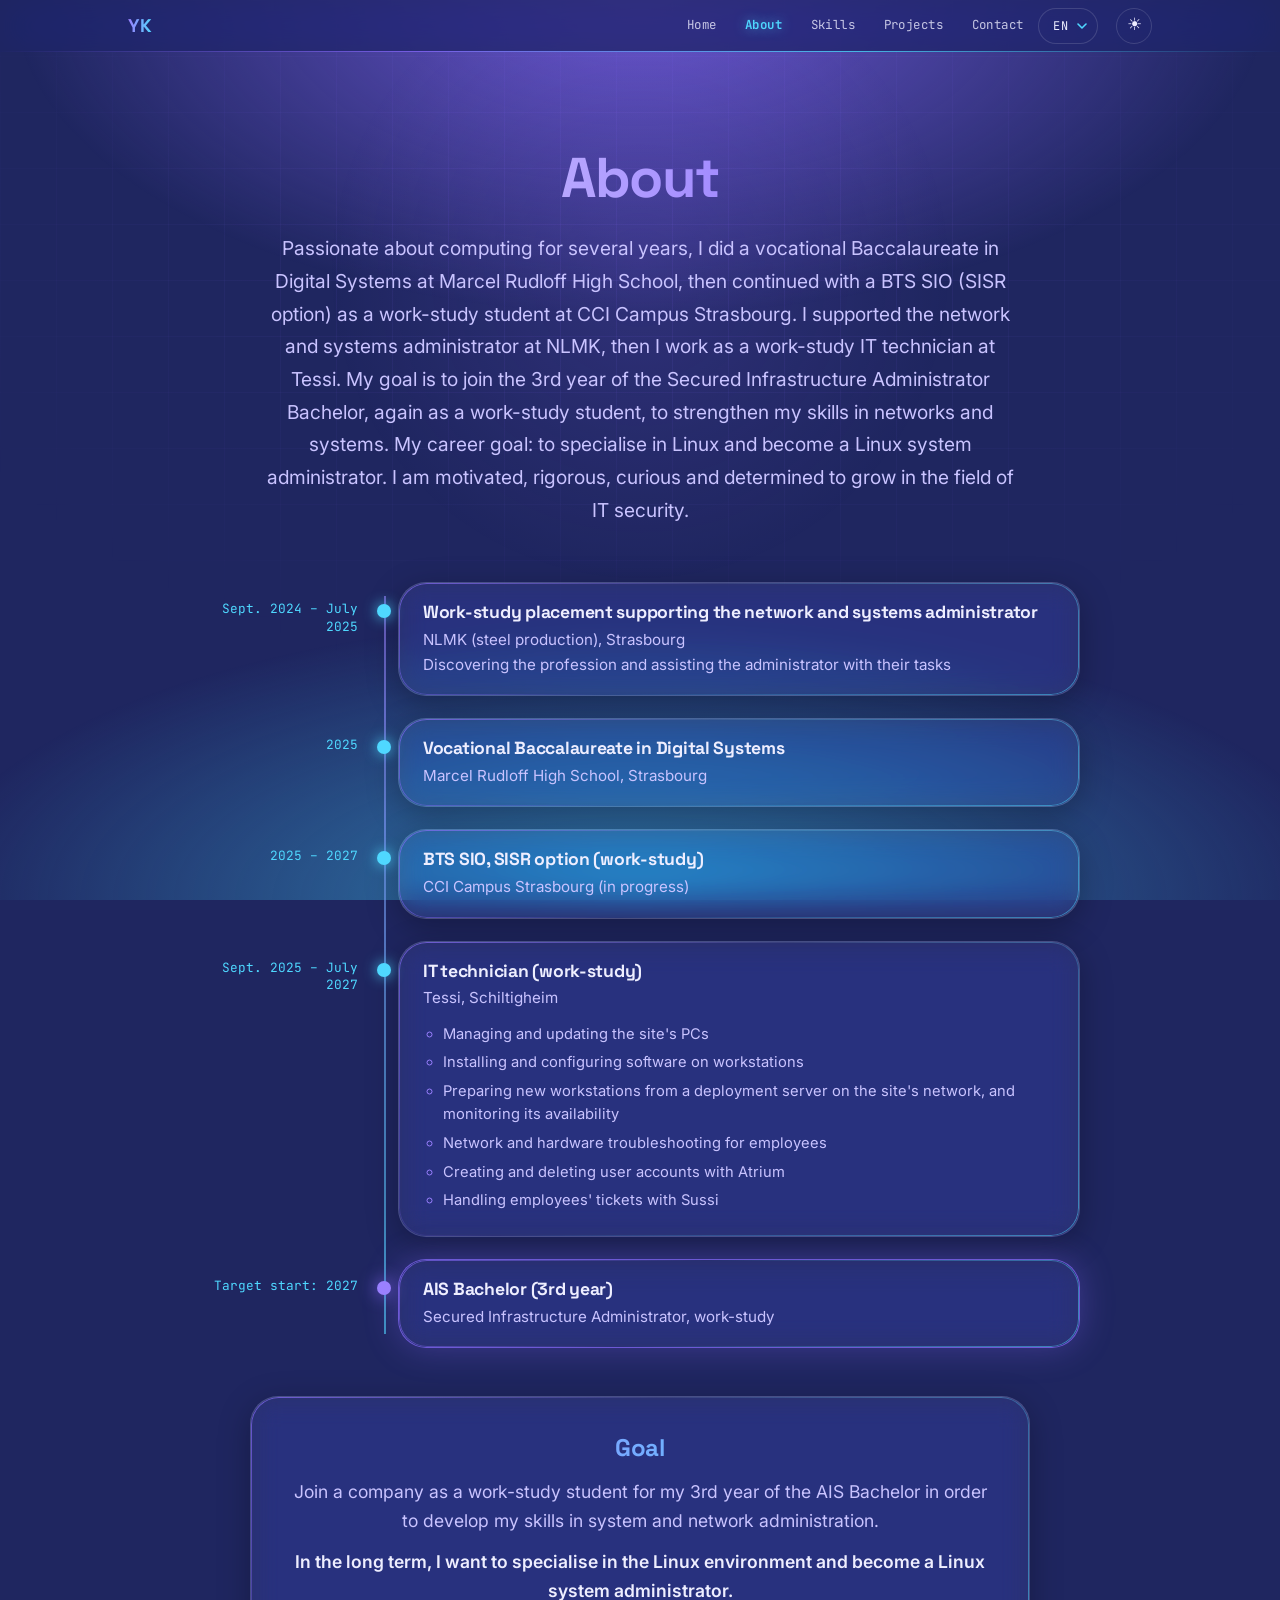
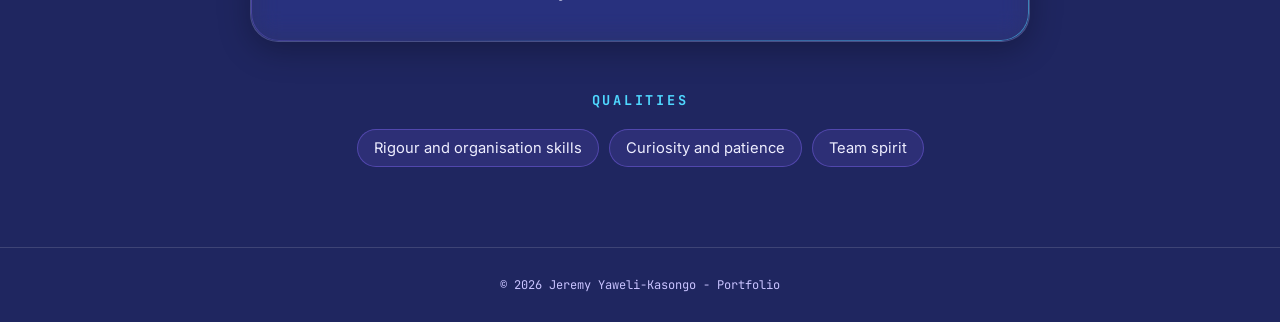
==== about.html @ 97c22046 "Missions Tessi et NLMK (frise, competences) avec traductions Co-Authored-By: Claude Sonnet 5.5 <nore" ====
<!DOCTYPE html>
<html lang="fr">
<head>
    <meta charset="UTF-8">
    <meta name="viewport" content="width=device-width, initial-scale=1.0">
    <meta name="description" content="Parcours, formation et objectifs de Jeremy Yaweli-Kasongo, étudiant en BTS SIO à la CCI Campus Strasbourg.">
    <meta name="theme-color" content="#1f2660">
    <meta property="og:type" content="website">
    <meta property="og:locale" content="fr_FR">
    <meta property="og:title" content="À propos - Portfolio Jeremy Yaweli-Kasongo">
    <meta property="og:description" content="Parcours, formation et objectifs de Jeremy Yaweli-Kasongo, étudiant en BTS SIO à la CCI Campus Strasbourg.">
    <meta property="og:url" content="https://yaweli-kasongo.github.io/portfolio/about.html">
    <meta property="og:image" content="https://yaweli-kasongo.github.io/portfolio/jeremy.jpg">
    <meta name="twitter:card" content="summary">
    <link rel="icon" href="data:image/svg+xml,%3Csvg xmlns=%27http://www.w3.org/2000/svg%27 viewBox=%270 0 64 64%27%3E%3Crect width=%2764%27 height=%2764%27 rx=%2714%27 fill=%27%23161b45%27/%3E%3Ctext x=%2732%27 y=%2743%27 font-family=%27monospace%27 font-size=%2730%27 font-weight=%27bold%27 text-anchor=%27middle%27 fill=%27%239a80ff%27%3EYK%3C/text%3E%3C/svg%3E">
    <title>À propos - Portfolio Jeremy Yaweli-Kasongo</title>
        <link rel="preconnect" href="https://fonts.googleapis.com">
    <link rel="preconnect" href="https://fonts.gstatic.com" crossorigin>
    <link href="https://fonts.googleapis.com/css2?family=Inter:wght@400;600;700&family=Space+Grotesk:wght@500;600;700&family=JetBrains+Mono:wght@400;500&family=Noto+Sans+Arabic:wght@400;600;700&display=swap" rel="stylesheet">
    <link rel="stylesheet" href="style.css?v=12">
    <script src="i18n.js?v=12"></script>
    <script src="script.js?v=12"></script>
</head>
<body>

<a class="skip-link" href="#contenu">Aller au contenu</a>
<div class="scanlines"></div>

<header class="navbar">
    <div class="logo">YK</div>
    <select id="lang-select" class="lang-select" aria-label="Langue">
        <option value="fr">FR</option>
        <option value="en">EN</option>
        <option value="de">DE</option>
        <option value="es">ES</option>
        <option value="pt">PT</option>
        <option value="el">EL</option>
        <option value="ru">RU</option>
        <option value="ar">AR</option>
    </select>
    <button type="button" id="theme-btn" class="theme-btn" aria-label="Changer de thème"></button>
    <input type="checkbox" id="menu-toggle" class="menu-toggle" aria-label="Ouvrir le menu">
    <label for="menu-toggle" class="menu-btn" aria-hidden="true"><span></span></label>
    <nav aria-label="Navigation principale">
        <a href="index.html">Accueil</a>
        <a href="about.html" class="active" aria-current="page">À propos</a>
        <a href="services.html">Compétences</a>
        <a href="projects.html">Projets</a>
        <a href="contact.html">Contact</a>
    </nav>
</header>

<main id="contenu">
<section class="section about">
    <h2>À propos</h2>

    <p class="text">
        Passionné d’informatique depuis plusieurs années, j’ai passé un Bac Pro Systèmes Numériques
        au lycée Marcel Rudloff, puis poursuivi en BTS SIO option SISR en alternance à la CCI Campus Strasbourg.
        J’ai accompagné l’administrateur réseau et systèmes de NLMK, puis je travaille comme technicien informatique en alternance chez Tessi.
        Mon objectif est d’intégrer la 3e année du Bachelor Administrateur d’Infrastructures Sécurisées,
        toujours en alternance, afin de renforcer mes compétences en réseaux et en systèmes.
        Mon projet professionnel : me spécialiser dans Linux et devenir administrateur système Linux.
        Je suis motivé, rigoureux, curieux et déterminé à évoluer dans le domaine de la sécurité informatique.
    </p>

    <ol class="timeline" aria-label="Parcours">
        <li class="tl-item">
            <span class="tl-date">Sept. 2024 – juil. 2025</span>
            <span class="tl-dot"></span>
            <div class="card tl-body">
                <h3>Alternance en soutien à l’administrateur réseau et systèmes</h3>
                <p>NLMK (production d’acier), Strasbourg</p>
                <p>Découverte du métier et accompagnement de l’administrateur dans ses tâches</p>
            </div>
        </li>
        <li class="tl-item">
            <span class="tl-date">2025</span>
            <span class="tl-dot"></span>
            <div class="card tl-body">
                <h3>Bac Pro Systèmes Numériques</h3>
                <p>Lycée Marcel Rudloff, Strasbourg</p>
            </div>
        </li>
        <li class="tl-item">
            <span class="tl-date">2025 – 2027</span>
            <span class="tl-dot"></span>
            <div class="card tl-body">
                <h3>BTS SIO option SISR en alternance</h3>
                <p>CCI Campus Strasbourg (en cours)</p>
            </div>
        </li>
        <li class="tl-item">
            <span class="tl-date">Sept. 2025 – juil. 2027</span>
            <span class="tl-dot"></span>
            <div class="card tl-body">
                <h3>Technicien informatique en alternance</h3>
                <p>Tessi, Schiltigheim</p>
                <ul class="tl-points">
                    <li>Gestion et mises à jour des PC du site</li>
                    <li>Installation et paramétrage de logiciels sur les postes</li>
                    <li>Préparation de nouveaux postes depuis un serveur de déploiement du réseau du site, et suivi de sa disponibilité</li>
                    <li>Dépannage réseau et matériel pour les collaborateurs</li>
                    <li>Création et suppression de comptes utilisateurs avec Atrium</li>
                    <li>Traitement des tickets des collaborateurs avec Sussi</li>
                </ul>
            </div>
        </li>
        <li class="tl-item next">
            <span class="tl-date">Rentrée visée : 2027</span>
            <span class="tl-dot"></span>
            <div class="card tl-body">
                <h3>Bachelor AIS (3e année)</h3>
                <p>Administrateur d’Infrastructures Sécurisées, en alternance</p>
            </div>
        </li>
    </ol>

    <div class="card goal">
        <h3>Objectif</h3>
        <p>Intégrer une entreprise en alternance pour ma 3e année de Bachelor AIS afin de développer mes compétences en administration système et réseau.</p>
        <p>À terme, je souhaite me spécialiser dans l’environnement Linux et devenir administrateur système Linux.</p>
    </div>

    <h3 class="sub">Qualités</h3>
    <div class="pills">
        <span class="pill">Rigueur et sens de l’organisation</span>
        <span class="pill">Curiosité et patience</span>
        <span class="pill">Esprit d’équipe</span>
    </div>
</section>
</main>

<footer>
    <p>© 2026 Jeremy Yaweli-Kasongo - Portfolio</p>
</footer>

</body>
</html>
---- style.css ----
:root {
    --bg: #1f2660;
    --surface: #2e3078;
    --text: #eeeeff;
    --text-soft: #c9c3ff;
    --line: rgba(255, 255, 255, 0.14);
    --accent: #9a80ff;
    --accent-rgb: 138, 107, 255;
    --accent-hover: #b6a6ff;
    --accent-text: #b6a6ff;
    --on-accent: #0c0e24;
    --nav-bg: rgba(31, 38, 96, 0.78);
    --glow: 1;
    --radius: 28px;
    --font: -apple-system, BlinkMacSystemFont, "SF Pro Display", "SF Pro Text", "Inter", "Segoe UI", Helvetica, Arial, sans-serif;
}
/* Thème clair (bouton soleil/lune) */
:root[data-theme="light"] {
    --bg: #f4f5ff;
    --surface: #ffffff;
    --text: #1d1d3a;
    --text-soft: #4c4c78;
    --line: rgba(29, 29, 58, 0.14);
    --accent: #6f4fe0;
    --accent-rgb: 111, 79, 224;
    --accent-hover: #5a3fd0;
    --accent-text: #5a3fd0;
    --on-accent: #ffffff;
    --nav-bg: rgba(244, 245, 255, 0.82);
    --glow: 0.3;
}

/* ---------------- GLOBAL ---------------- */

* {
    box-sizing: border-box;
}

html, body {
    margin: 0;
    padding: 0;
}

html {
    scroll-behavior: smooth;
    scrollbar-color: var(--accent) var(--bg);
    scrollbar-width: thin;
}

body {
    font-family: var(--font);
    background: var(--bg);
    color: var(--text);
    overflow-x: hidden;
    min-height: 100vh;
    display: flex;
    flex-direction: column;
    -webkit-font-smoothing: antialiased;
    -moz-osx-font-smoothing: grayscale;
    line-height: 1.5;
}

main {
    flex: 1;
}

a {
    color: var(--accent-text);
}

a:focus-visible,
.btn:focus-visible {
    outline: 3px solid rgba(var(--accent-rgb), 0.7);
    outline-offset: 3px;
    border-radius: 6px;
}

/* Lueurs de fond violette et bleue */
body::before {
    content: "";
    position: fixed;
    inset: 0;
    z-index: -1;
    pointer-events: none;
    background:
        radial-gradient(ellipse 70% 50% at 50% 0%, rgba(var(--accent-rgb), 0.7), transparent 70%),
        radial-gradient(ellipse 80% 45% at 50% 100%, rgba(60, 180, 225, 0.6), transparent 70%);
    opacity: var(--glow);
}

::-webkit-scrollbar { width: 10px; }
::-webkit-scrollbar-track { background: var(--bg); }
::-webkit-scrollbar-thumb { background: var(--accent); border-radius: 6px; }

/* Effet scanlines retiré dans ce style (l'élément reste dans le HTML) */
.scanlines {
    display: none;
}

/* Lien d'évitement (accessibilité clavier) */
.skip-link {
    position: absolute;
    left: 12px;
    top: -60px;
    z-index: 1000;
    padding: 10px 16px;
    border-radius: 980px;
    background: var(--accent);
    color: var(--on-accent);
    font-weight: 600;
    text-decoration: none;
    transition: top 0.2s;
}

.skip-link:focus {
    top: 12px;
}

/* ---------------- NAVBAR ---------------- */

.navbar {
    position: sticky;
    top: 0;
    z-index: 100;
    display: flex;
    justify-content: space-between;
    align-items: center;
    min-height: 52px;
    padding: 0 max(22px, calc((100vw - 1024px) / 2));
    background: var(--nav-bg);
    -webkit-backdrop-filter: saturate(180%) blur(20px);
    backdrop-filter: saturate(180%) blur(20px);
    border-bottom: 1px solid var(--line);
}

.logo {
    font-size: 1.15rem;
    font-weight: 600;
    letter-spacing: -0.01em;
    color: var(--text);
}

.logo span {
    color: var(--accent);
}

.navbar nav {
    display: flex;
    gap: 28px;
}

.navbar nav a {
    color: var(--text);
    opacity: 0.8;
    font-size: 0.8125rem;
    text-decoration: none;
    transition: opacity 0.2s;
}

.navbar nav a:hover,
.navbar nav a.active {
    opacity: 1;
}

.navbar nav a.active {
    font-weight: 600;
}

/* Bouton menu (mobile) : masqué sur ordinateur */
.menu-toggle,
.menu-btn {
    display: none;
}

/* ---------------- HERO ---------------- */

.hero {
    display: flex;
    flex-direction: column;
    align-items: center;
    justify-content: center;
    gap: 56px;
    padding: 96px 22px 80px;
    text-align: center;
}

.hero-left {
    max-width: 820px;
    animation: fadeUp 0.9s ease both;
}

.hello {
    margin: 0 0 10px;
    font-size: 1.3rem;
    font-weight: 600;
    color: var(--text-soft);
}

.name {
    margin: 0;
    font-size: clamp(2rem, 7.4vw, 5rem);
    font-weight: 700;
    letter-spacing: -0.03em;
    line-height: 1.05;
    white-space: nowrap;
    color: var(--text);
}

.location {
    margin: 18px 0 0;
    font-size: 1.05rem;
    color: var(--text-soft);
}

.role {
    margin: 8px 0 0;
    font-size: clamp(1.15rem, 2.4vw, 1.6rem);
    font-weight: 600;
    letter-spacing: -0.01em;
    color: var(--accent-text);
}

.hero-text {
    max-width: 680px;
    margin: 32px auto 0;
    font-size: 1.15rem;
    line-height: 1.7;
    color: var(--text-soft);
}

/* ---------------- BOUTONS ---------------- */

.hero-buttons {
    margin-top: 36px;
    display: flex;
    gap: 16px;
    justify-content: center;
    flex-wrap: wrap;
}

.btn {
    display: inline-block;
    padding: 12px 26px;
    border-radius: 980px;
    font-size: 1.0625rem;
    font-weight: 400;
    text-decoration: none;
    border: 1px solid transparent;
    transition: background 0.25s, color 0.25s, border-color 0.25s;
}

.btn.primary {
    background: var(--accent);
    color: var(--on-accent);
}

.btn.primary:hover {
    background: var(--accent-hover);
}

.btn.secondary {
    color: var(--accent-text);
    border-color: var(--accent-text);
    background: transparent;
}

.btn.secondary:hover {
    background: var(--accent-text);
    color: var(--on-accent);
}

/* ---------------- PHOTO ---------------- */

.hero-right {
    display: flex;
    justify-content: center;
    animation: fadeUp 1.1s 0.15s ease both;
}

.photo-frame {
    width: 320px;
    height: 320px;
    border-radius: 50%;
    overflow: hidden;
    background: var(--surface);
    box-shadow: 0 0 60px rgba(var(--accent-rgb), 0.45), 0 30px 60px rgba(0, 0, 0, 0.35);
}

.photo-frame img {
    width: 100%;
    height: 100%;
    object-fit: cover;
    object-position: center 20%;
    display: block;
}

/* ---------------- SECTIONS ---------------- */

.section {
    max-width: 1080px;
    margin: 0 auto;
    padding: 96px 22px 80px;
    text-align: center;
    min-height: 55vh;
    animation: fadeUp 0.8s ease both;
}

.section h2 {
    margin: 0 0 24px;
    font-size: clamp(2rem, 5.2vw, 3.5rem);
    font-weight: 700;
    letter-spacing: -0.03em;
    line-height: 1.08;
    color: var(--text);
}

.section .text {
    max-width: 760px;
    margin: 0 auto 56px;
    font-size: 1.2rem;
    line-height: 1.7;
    color: var(--text-soft);
}

/* ---------------- CARTES ---------------- */

.cards {
    display: flex;
    flex-wrap: wrap;
    gap: 24px;
    justify-content: center;
}

.card {
    width: 320px;
    padding: 36px 32px;
    border-radius: var(--radius);
    background: var(--surface);
    text-align: left;
    transition: transform 0.35s ease, box-shadow 0.35s ease;
}

.card:hover {
    transform: scale(1.02);
    box-shadow: 0 0 40px rgba(var(--accent-rgb), 0.35), 0 18px 40px rgba(0, 0, 0, 0.3);
}

.card.wide {
    width: 100%;
    max-width: 500px;
    padding: 40px 36px;
}

.card h3 {
    margin: 0 0 14px;
    font-size: 1.4rem;
    font-weight: 700;
    letter-spacing: -0.015em;
    line-height: 1.25;
    color: var(--text);
}

.card.wide h3 {
    font-size: 1.6rem;
}

.card p {
    margin: 0 0 16px;
    font-size: 1.0625rem;
    line-height: 1.65;
    color: var(--text-soft);
}

.card ul {
    margin: 0 0 20px;
    padding-left: 20px;
    font-size: 1.0625rem;
    line-height: 1.65;
    color: var(--text-soft);
}

.card li {
    margin-bottom: 12px;
}

.card li:last-child {
    margin-bottom: 0;
}

.card li::marker {
    color: var(--accent);
}

/* Petit titre au-dessus des cartes projet */
.badge {
    display: block;
    margin-bottom: 10px;
    font-size: 0.8125rem;
    font-weight: 600;
    letter-spacing: 0.02em;
    text-transform: uppercase;
    color: var(--accent-hover);
}

/* Étiquettes d'outils (page Projets) */
.tags {
    display: flex;
    flex-wrap: wrap;
    gap: 8px;
    margin-top: 24px;
}

.tag {
    padding: 5px 12px;
    border-radius: 980px;
    background: rgba(var(--accent-rgb), 0.12);
    border: 1px solid rgba(var(--accent-rgb), 0.45);
    font-size: 0.8125rem;
    color: var(--text);
}

/* Liste de coordonnées (page Contact) */
.contact-list {
    list-style: none;
    margin: 0;
    padding: 0;
    font-size: 1.0625rem;
    line-height: 2.1;
}

.contact-list .label {
    font-weight: 600;
    color: var(--text);
}

.contact-list a {
    color: var(--accent-text);
    text-decoration: none;
}

.contact-list a:hover {
    text-decoration: underline;
}

/* ---------------- FOOTER ---------------- */

footer {
    padding: 28px 22px;
    border-top: 1px solid var(--line);
    text-align: center;
    font-size: 0.8125rem;
    color: var(--text-soft);
}

footer p {
    margin: 0;
}

/* ---------------- ANIMATIONS ---------------- */

@keyframes fadeUp {
    from { opacity: 0; transform: translateY(24px); }
    to   { opacity: 1; transform: none; }
}

/* Respect des préférences d'accessibilité */
@media (prefers-reduced-motion: reduce) {
    *, *::before, *::after {
        animation: none !important;
        transition: none !important;
    }
}

/* ---------------- RESPONSIVE ---------------- */

@media (max-width: 900px) {
    .hero {
        padding: 64px 22px 56px;
        gap: 40px;
    }

    .photo-frame {
        width: 240px;
        height: 240px;
    }

    .section {
        padding: 64px 20px 56px;
    }

    .card {
        width: 100%;
        max-width: 480px;
    }
}

/* ---------------- MENU MOBILE ---------------- */

@media (max-width: 700px) {
    .navbar {
        flex-wrap: wrap;
        padding: 0 20px;
    }

    .logo {
        line-height: 52px;
    }

    .menu-toggle {
        display: block;
        position: absolute;
        top: 4px;
        right: 12px;
        width: 44px;
        height: 44px;
        margin: 0;
        opacity: 0;
        z-index: 2;
        cursor: pointer;
    }

    .menu-btn {
        display: flex;
        align-items: center;
        justify-content: center;
        width: 44px;
        height: 44px;
    }

    .menu-btn span,
    .menu-btn span::before,
    .menu-btn span::after {
        content: "";
        display: block;
        width: 18px;
        height: 1.5px;
        background: var(--text);
        position: relative;
        transition: transform 0.3s, background 0.3s;
    }

    .menu-btn span::before { position: absolute; top: -6px; }
    .menu-btn span::after  { position: absolute; top: 6px; }

    .menu-toggle:focus-visible + .menu-btn {
        outline: 3px solid rgba(var(--accent-rgb), 0.7);
        border-radius: 8px;
    }

    .navbar nav {
        display: none;
        width: 100%;
        flex-direction: column;
        gap: 0;
        padding-bottom: 12px;
    }

    .menu-toggle:checked ~ nav {
        display: flex;
    }

    .menu-toggle:checked + .menu-btn span {
        background: transparent;
    }

    .menu-toggle:checked + .menu-btn span::before {
        top: 0;
        transform: rotate(45deg);
    }

    .menu-toggle:checked + .menu-btn span::after {
        top: 0;
        transform: rotate(-45deg);
    }

    .navbar nav a {
        padding: 14px 0;
        font-size: 1.0625rem;
        border-top: 1px solid var(--line);
    }
}

/* ---------------- BOUTON THEME ---------------- */

.logo {
    margin-right: auto;
}

.navbar nav {
    order: 2;
}

.theme-btn {
    order: 3;
    width: 36px;
    height: 36px;
    margin-left: 18px;
    padding: 0;
    border: 1px solid var(--line);
    border-radius: 50%;
    background: transparent;
    color: var(--text);
    font-size: 1.05rem;
    line-height: 1;
    cursor: pointer;
    transition: background 0.2s, border-color 0.2s;
}

.theme-btn:hover {
    background: rgba(var(--accent-rgb), 0.15);
    border-color: var(--accent);
}

.theme-btn:focus-visible {
    outline: 3px solid rgba(var(--accent-rgb), 0.7);
    outline-offset: 2px;
}

/* ---------------- COMPETENCES CLES (accueil) ---------------- */

.section.skills {
    min-height: 0;
    padding-top: 40px;
}

.chips {
    display: flex;
    flex-wrap: wrap;
    gap: 16px;
    justify-content: center;
    margin-bottom: 40px;
}

.chip {
    display: flex;
    flex-direction: column;
    gap: 6px;
    width: 220px;
    padding: 24px 22px;
    border-radius: 22px;
    background: var(--surface);
    text-align: left;
    transition: transform 0.3s ease, box-shadow 0.3s ease;
}

.chip:hover {
    transform: translateY(-4px);
    box-shadow: 0 0 30px rgba(var(--accent-rgb), 0.35);
}

.chip strong {
    font-size: 1.1rem;
    letter-spacing: -0.01em;
    color: var(--text);
}

.chip span {
    font-size: 0.9rem;
    line-height: 1.5;
    color: var(--text-soft);
}

.more {
    margin: 0;
}

@media (max-width: 700px) {
    .theme-btn {
        position: absolute;
        top: 8px;
        right: 60px;
        margin: 0;
    }

    .chip {
        width: 100%;
        max-width: 420px;
    }
}
/* =====================================================================
   THEME FUTURISTE (par-dessus la mise en page Apple)
   ===================================================================== */

:root {
    --cyan: #4fd8ff;
    --cyan-rgb: 79, 216, 255;
    --glass: rgba(255, 255, 255, 0.06);
    --glass-border: rgba(255, 255, 255, 0.14);
    --card-shadow: 0 8px 32px rgba(0, 0, 0, 0.28);
    --on-grad: #06101f;
    --font-head: "Space Grotesk", "Inter", -apple-system, "Segoe UI", sans-serif;
    --font-mono: "JetBrains Mono", "Consolas", monospace;
}

:root[data-theme="light"] {
    --cyan: #0b7da3;
    --cyan-rgb: 11, 125, 163;
    --glass: rgba(255, 255, 255, 0.7);
    --glass-border: rgba(111, 79, 224, 0.28);
    --card-shadow: 0 8px 28px rgba(60, 40, 140, 0.14);
    --on-grad: #ffffff;
}

::selection {
    background: rgba(var(--accent-rgb), 0.45);
    color: var(--text);
}

h1, h2, h3, .logo, .btn, .chip strong {
    font-family: var(--font-head);
}

/* ---- Fond : grille animée + halo qui suit la souris ---- */
.scanlines {
    display: block;
    position: fixed;
    inset: 0;
    z-index: -1;
    pointer-events: none;
    background-image:
        linear-gradient(rgba(var(--accent-rgb), 0.09) 1px, transparent 1px),
        linear-gradient(90deg, rgba(var(--accent-rgb), 0.09) 1px, transparent 1px);
    background-size: 56px 56px;
    -webkit-mask-image: radial-gradient(ellipse 80% 70% at 50% 25%, #000 15%, transparent 75%);
    mask-image: radial-gradient(ellipse 80% 70% at 50% 25%, #000 15%, transparent 75%);
    animation: gridDrift 24s linear infinite;
}

@keyframes gridDrift {
    to { background-position: 56px 56px; }
}

body::after {
    content: "";
    position: fixed;
    inset: 0;
    z-index: -1;
    pointer-events: none;
    background: radial-gradient(520px circle at var(--mx, 50%) var(--my, 30%), rgba(var(--accent-rgb), 0.16), transparent 60%);
}

/* ---- Barre de navigation ---- */
.navbar {
    border-bottom: 1px solid transparent;
    border-image: linear-gradient(90deg, transparent, rgba(var(--accent-rgb), 0.8), rgba(var(--cyan-rgb), 0.8), transparent) 1;
}

.logo {
    font-weight: 700;
    letter-spacing: 0.06em;
    background: linear-gradient(90deg, var(--accent), var(--cyan));
    -webkit-background-clip: text;
    background-clip: text;
    color: transparent;
}

.navbar nav a {
    font-family: var(--font-mono);
    font-size: 0.78rem;
    letter-spacing: 0.04em;
}

.navbar nav a.active {
    color: var(--cyan);
    text-shadow: 0 0 12px rgba(var(--cyan-rgb), 0.6);
}

/* ---- Accueil ---- */
.hello {
    font-family: var(--font-mono);
    font-size: 0.85rem;
    letter-spacing: 0.22em;
    text-transform: uppercase;
    color: var(--cyan);
}

.hello::before {
    content: "> ";
}

.name {
    background: linear-gradient(100deg, var(--text) 0%, var(--accent) 40%, var(--cyan) 65%, var(--text) 100%);
    background-size: 220% auto;
    -webkit-background-clip: text;
    background-clip: text;
    color: transparent;
    animation: shine 9s linear infinite;
}

@keyframes shine {
    to { background-position: 220% center; }
}

.role {
    font-family: var(--font-mono);
    font-size: clamp(1rem, 2.2vw, 1.3rem);
    color: var(--cyan);
}

.role::after {
    content: "\2588";
    margin-left: 6px;
    font-size: 0.8em;
    animation: blink 1.1s steps(1) infinite;
}

@keyframes blink {
    50% { opacity: 0; }
}

/* Anneau lumineux qui tourne autour de la photo */
.hero-right {
    position: relative;
    padding: 7px;
}

.hero-right::before {
    content: "";
    position: absolute;
    inset: 0;
    border-radius: 50%;
    background: conic-gradient(from 0deg, var(--accent), var(--cyan), rgba(var(--accent-rgb), 0.1), var(--accent));
    filter: drop-shadow(0 0 20px rgba(var(--accent-rgb), 0.7));
    animation: spin 6s linear infinite;
}

@keyframes spin {
    to { transform: rotate(360deg); }
}

.photo-frame {
    position: relative;
    z-index: 1;
    border: 4px solid var(--bg);
    box-shadow: 0 0 70px rgba(var(--accent-rgb), 0.45);
}

/* ---- Titres de sections ---- */
.section h2 {
    background: linear-gradient(90deg, var(--text), var(--accent) 65%, var(--cyan));
    -webkit-background-clip: text;
    background-clip: text;
    color: transparent;
}

/* ---- Cartes en verre avec bordure lumineuse ---- */
.card,
.chip {
    position: relative;
    background: var(--glass);
    border: 1px solid var(--glass-border);
    -webkit-backdrop-filter: blur(14px) saturate(140%);
    backdrop-filter: blur(14px) saturate(140%);
    box-shadow: var(--card-shadow), inset 0 1px 0 rgba(255, 255, 255, 0.08);
}

.card::before,
.chip::before {
    content: "";
    position: absolute;
    inset: 0;
    border-radius: inherit;
    padding: 1px;
    background: linear-gradient(135deg, rgba(var(--accent-rgb), 0.9), transparent 40%, rgba(var(--cyan-rgb), 0.7));
    -webkit-mask: linear-gradient(#000 0 0) content-box, linear-gradient(#000 0 0);
    -webkit-mask-composite: xor;
    mask: linear-gradient(#000 0 0) content-box exclude, linear-gradient(#000 0 0);
    pointer-events: none;
    opacity: 0.75;
    transition: opacity 0.3s;
}

.card:hover,
.chip:hover {
    transform: translateY(-6px);
    box-shadow: 0 0 44px rgba(var(--accent-rgb), 0.4), 0 18px 40px rgba(0, 0, 0, 0.3);
}

.card:hover::before,
.chip:hover::before {
    opacity: 1;
}

.badge {
    font-family: var(--font-mono);
    font-size: 0.72rem;
    letter-spacing: 0.08em;
    padding: 3px 10px;
    border: 1px solid rgba(var(--cyan-rgb), 0.45);
    border-radius: 6px;
    background: rgba(var(--cyan-rgb), 0.1);
    color: var(--cyan);
}

.tag {
    font-family: var(--font-mono);
    font-size: 0.75rem;
    background: rgba(var(--accent-rgb), 0.14);
    border: 1px solid rgba(var(--accent-rgb), 0.4);
    color: var(--text);
}

/* ---- Boutons ---- */
.btn.primary {
    border-color: transparent;
    background: linear-gradient(120deg, var(--accent), var(--cyan));
    color: var(--on-grad);
    font-weight: 600;
    box-shadow: 0 0 26px rgba(var(--accent-rgb), 0.55);
}

.btn.primary:hover {
    background: linear-gradient(120deg, var(--accent), var(--cyan));
    transform: translateY(-3px);
    box-shadow: 0 0 40px rgba(var(--cyan-rgb), 0.6);
}

.btn.secondary {
    color: var(--cyan);
    border-color: rgba(var(--cyan-rgb), 0.6);
    background: rgba(var(--cyan-rgb), 0.06);
}

.btn.secondary:hover {
    background: rgba(var(--cyan-rgb), 0.18);
    color: var(--text);
    transform: translateY(-3px);
    box-shadow: 0 0 28px rgba(var(--cyan-rgb), 0.4);
}

.contact-list .label {
    font-family: var(--font-mono);
    color: var(--cyan);
}

footer {
    font-family: var(--font-mono);
    font-size: 0.75rem;
}

/* ---- Apparition au defilement (ajoutee par script.js) ---- */
.reveal {
    opacity: 0;
    transform: translateY(28px);
    transition: opacity 0.7s ease, transform 0.7s ease;
}

.reveal.in {
    opacity: 1;
    transform: none;
}
/* Evite un double fondu : les elements apparaissent un par un via script.js */
.section {
    animation: none;
}

/* =====================================================================
   MISES EN PAGE PROPRES A CHAQUE PAGE
   ===================================================================== */

/* ---- Elements communs : pastilles ---- */
.pills {
    display: flex;
    flex-wrap: wrap;
    gap: 10px;
    justify-content: center;
}

.pill {
    padding: 8px 16px;
    border-radius: 999px;
    background: rgba(var(--accent-rgb), 0.14);
    border: 1px solid rgba(var(--accent-rgb), 0.4);
    font-size: 0.92rem;
    line-height: 1.4;
    color: var(--text);
}

.sub {
    margin: 48px 0 18px;
    font-family: var(--font-mono);
    font-size: 0.85rem;
    letter-spacing: 0.2em;
    text-transform: uppercase;
    color: var(--cyan);
}

/* ---- A PROPOS : frise chronologique ---- */
.timeline {
    position: relative;
    list-style: none;
    max-width: 880px;
    margin: 0 auto 48px;
    padding: 0;
    text-align: left;
}

.timeline::before {
    content: "";
    position: absolute;
    top: 14px;
    bottom: 14px;
    left: calc(170px + 14px);
    width: 2px;
    background: linear-gradient(var(--accent), var(--cyan));
    opacity: 0.6;
}

.tl-item {
    display: grid;
    grid-template-columns: 170px 28px 1fr;
    align-items: start;
    margin-bottom: 22px;
}

.tl-date {
    padding: 18px 12px 0 0;
    text-align: right;
    font-family: var(--font-mono);
    font-size: 0.8rem;
    line-height: 1.4;
    color: var(--cyan);
}

.tl-dot {
    position: relative;
    z-index: 1;
    width: 14px;
    height: 14px;
    margin: 22px auto 0;
    border-radius: 50%;
    background: var(--cyan);
    box-shadow: 0 0 14px rgba(var(--cyan-rgb), 0.9);
}

.tl-item.next .tl-dot {
    background: var(--accent);
    box-shadow: 0 0 18px rgba(var(--accent-rgb), 1);
    animation: pulseDot 2s ease-in-out infinite;
}

@keyframes pulseDot {
    50% { transform: scale(1.5); }
}

.timeline .card {
    width: auto;
    padding: 18px 24px;
}

.timeline .card h3 {
    margin: 0 0 4px;
    font-size: 1.1rem;
}

.timeline .card p {
    margin: 0;
    font-size: 0.95rem;
    color: var(--text-soft);
}

.timeline .tl-item.next .card {
    border-color: rgba(var(--accent-rgb), 0.7);
    box-shadow: 0 0 34px rgba(var(--accent-rgb), 0.3);
}

.goal {
    width: auto;
    max-width: 780px;
    margin: 0 auto;
    padding: 36px 40px;
    text-align: center;
}

.goal h3 {
    font-size: 1.5rem;
    background: linear-gradient(90deg, var(--accent), var(--cyan));
    -webkit-background-clip: text;
    background-clip: text;
    color: transparent;
}

.goal p {
    font-size: 1.1rem;
    margin-bottom: 12px;
}

.goal p:last-child {
    margin-bottom: 0;
    color: var(--text);
    font-weight: 600;
}

/* ---- COMPETENCES : grille de blocs ---- */
.skill-grid {
    display: grid;
    grid-template-columns: repeat(auto-fit, minmax(300px, 1fr));
    gap: 22px;
    max-width: 1040px;
    margin: 0 auto;
}

.skill-block {
    width: auto;
    padding: 28px 26px;
}

.skill-block .pills {
    justify-content: flex-start;
}

.skill-block .num {
    display: block;
    margin-bottom: 6px;
    font-family: var(--font-mono);
    font-size: 0.8rem;
    letter-spacing: 0.2em;
    color: var(--cyan);
}

.skill-block h3 {
    margin-bottom: 16px;
    font-size: 1.35rem;
}

/* ---- PROJETS : grands panneaux a deux colonnes ---- */
.case-list {
    display: flex;
    flex-direction: column;
    gap: 28px;
    max-width: 1040px;
    margin: 0 auto;
}

.case {
    display: grid;
    grid-template-columns: 1fr 1fr;
    gap: 36px;
    width: 100%;
    padding: 38px 40px;
    text-align: left;
}

.case:nth-child(even) .case-head {
    order: 2;
}

.case:hover {
    transform: translateY(-3px);
}

.case h3 {
    font-size: 1.55rem;
    line-height: 1.25;
}

.case-points {
    margin: 0;
    align-self: center;
}

.case-points li {
    margin-bottom: 14px;
}

/* ---- CONTACT : grande carte centrale ---- */
.contact-card {
    width: auto;
    max-width: 640px;
    margin: 0 auto;
    padding: 44px 40px;
    text-align: center;
}

.contact-actions {
    display: flex;
    flex-wrap: wrap;
    gap: 14px;
    justify-content: center;
    margin-bottom: 32px;
}

.contact-card .contact-list {
    padding-top: 24px;
    border-top: 1px solid var(--glass-border);
    text-align: left;
    display: inline-block;
}

/* ---- Mobile ---- */
@media (max-width: 800px) {
    .case {
        grid-template-columns: 1fr;
        gap: 22px;
        padding: 28px 24px;
    }

    .case:nth-child(even) .case-head {
        order: 0;
    }
}

@media (max-width: 700px) {
    .timeline::before {
        left: 11px;
    }

    .tl-item {
        grid-template-columns: 24px 1fr;
        grid-template-areas: "dot date" "dot body";
        column-gap: 12px;
    }

    .tl-dot { grid-area: dot; margin: 6px 0 0; }
    .tl-date { grid-area: date; padding: 0 0 6px; text-align: left; }
    .tl-body { grid-area: body; }

    .goal,
    .contact-card {
        padding: 28px 22px;
    }

    .skill-grid {
        grid-template-columns: 1fr;
    }
}
/* ---- Liste de choix de la langue ---- */
.lang-select {
    order: 3;
    height: 36px;
    margin-left: 14px;
    padding: 0 28px 0 14px;
    border: 1px solid var(--line);
    border-radius: 999px;
    background-color: transparent;
    background-image: url("data:image/svg+xml,%3Csvg xmlns='http://www.w3.org/2000/svg' width='10' height='6' viewBox='0 0 10 6'%3E%3Cpath d='M1 1l4 4 4-4' fill='none' stroke='%234fd8ff' stroke-width='1.6' stroke-linecap='round' stroke-linejoin='round'/%3E%3C/svg%3E");
    background-repeat: no-repeat;
    background-position: right 10px center;
    color: var(--text);
    font-family: var(--font-mono);
    font-size: 0.75rem;
    letter-spacing: 0.06em;
    cursor: pointer;
    -webkit-appearance: none;
    appearance: none;
    transition: background-color 0.2s, border-color 0.2s;
}

.lang-select:hover {
    background-color: rgba(var(--accent-rgb), 0.15);
    border-color: var(--accent);
}

.lang-select:focus-visible {
    outline: 3px solid rgba(var(--accent-rgb), 0.7);
    outline-offset: 2px;
}

.lang-select option {
    background: #1f2660;
    color: #eeeeff;
}

:root[data-theme="light"] .lang-select option {
    background: #ffffff;
    color: #1d1d3a;
}

@media (max-width: 700px) {
    .lang-select {
        position: absolute;
        top: 8px;
        right: 108px;
        margin: 0;
    }
}
/* =====================================================================
   LANGUES : police arabe et affichage de droite a gauche (RTL)
   ===================================================================== */

:root[lang="ar"] {
    --font: "Noto Sans Arabic", "Segoe UI", Tahoma, sans-serif;
    --font-head: "Noto Sans Arabic", "Segoe UI", Tahoma, sans-serif;
    --font-mono: "Noto Sans Arabic", "Segoe UI", Tahoma, sans-serif;
}

/* L'espacement entre lettres casse la liaison des lettres arabes */
:root[lang="ar"] * {
    letter-spacing: 0 !important;
}

:root[dir="rtl"] .logo { margin-right: 0; margin-left: auto; }
:root[dir="rtl"] .theme-btn,
:root[dir="rtl"] .lang-select { margin-left: 0; margin-right: 14px; }

:root[dir="rtl"] .lang-select {
    padding: 0 14px 0 28px;
    background-position: left 10px center;
}

:root[dir="rtl"] .card,
:root[dir="rtl"] .case,
:root[dir="rtl"] .skill-block,
:root[dir="rtl"] .timeline,
:root[dir="rtl"] .contact-card .contact-list {
    text-align: right;
}

:root[dir="rtl"] .card ul,
:root[dir="rtl"] .case-points {
    padding-left: 0;
    padding-right: 22px;
}

/* Frise : la ligne et les dates passent a droite */
:root[dir="rtl"] .timeline::before {
    left: auto;
    right: calc(170px + 14px);
}

:root[dir="rtl"] .tl-date {
    padding: 18px 0 0 12px;
    text-align: left;
}

@media (max-width: 700px) {
    :root[dir="rtl"] .timeline::before {
        right: 11px;
        left: auto;
    }

    :root[dir="rtl"] .tl-date {
        padding: 0 0 6px;
        text-align: right;
    }

    :root[dir="rtl"] .theme-btn,
    :root[dir="rtl"] .lang-select {
        margin: 0;
    }

    :root[dir="rtl"] .theme-btn { right: auto; left: 60px; }
    :root[dir="rtl"] .lang-select { right: auto; left: 108px; }
    :root[dir="rtl"] .menu-toggle { right: auto; left: 12px; }
}
/* ---- Correctif : le degrade du nom doit couvrir tout le texte (grand ecran) ---- */
.name {
    display: inline-block;
    max-width: none;
    padding: 0.06em 0.04em 0.16em;
    line-height: 1.12;
    font-size: clamp(1.7rem, 5.6vw, 4.2rem);
}

.hero-left {
    max-width: 960px;
}
/* ---- Frise : liste des missions dans une carte ---- */
.timeline .card ul.tl-points {
    margin: 12px 0 0;
    padding-left: 20px;
    font-size: 0.92rem;
    line-height: 1.55;
    color: var(--text-soft);
}

.timeline .card ul.tl-points li {
    margin-bottom: 6px;
}

:root[dir="rtl"] .timeline .card ul.tl-points {
    padding-left: 0;
    padding-right: 20px;
}
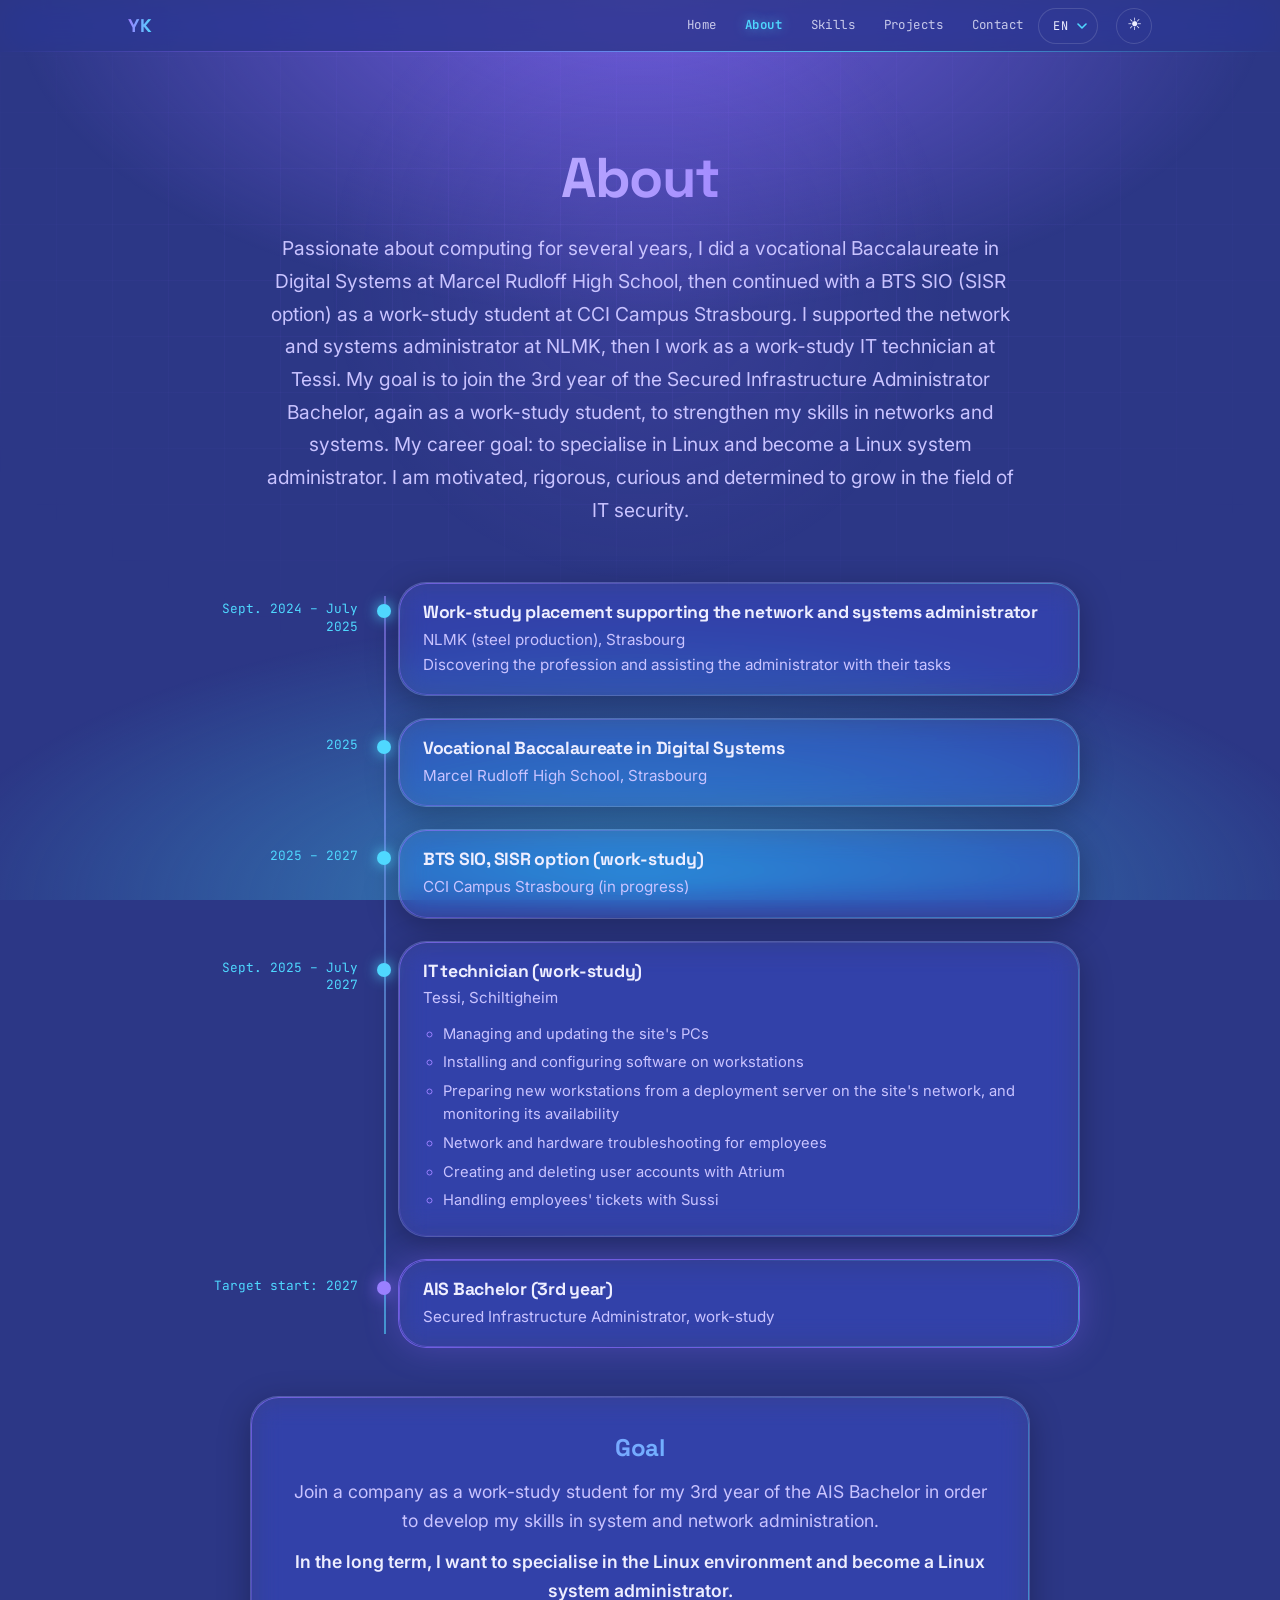
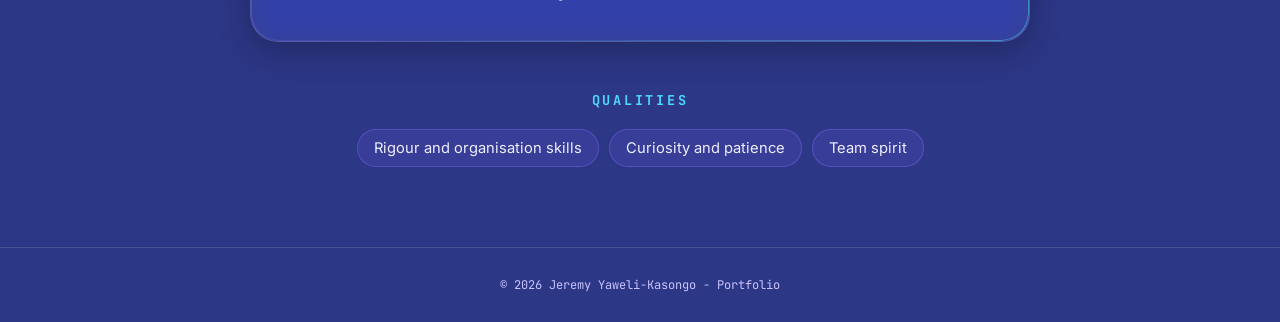
==== commit b3142690: "Theme bleu plus clair Co-Authored-By: Claude Sonnet 5.5 <noreply@anthropic.com>" ====
--- a/about.html
+++ b/about.html
@@ -4,7 +4,7 @@
     <meta charset="UTF-8">
     <meta name="viewport" content="width=device-width, initial-scale=1.0">
     <meta name="description" content="Parcours, formation et objectifs de Jeremy Yaweli-Kasongo, étudiant en BTS SIO à la CCI Campus Strasbourg.">
-    <meta name="theme-color" content="#1f2660">
+    <meta name="theme-color" content="#2c3786">
     <meta property="og:type" content="website">
     <meta property="og:locale" content="fr_FR">
     <meta property="og:title" content="À propos - Portfolio Jeremy Yaweli-Kasongo">
@@ -17,9 +17,9 @@
         <link rel="preconnect" href="https://fonts.googleapis.com">
     <link rel="preconnect" href="https://fonts.gstatic.com" crossorigin>
     <link href="https://fonts.googleapis.com/css2?family=Inter:wght@400;600;700&family=Space+Grotesk:wght@500;600;700&family=JetBrains+Mono:wght@400;500&family=Noto+Sans+Arabic:wght@400;600;700&display=swap" rel="stylesheet">
-    <link rel="stylesheet" href="style.css?v=12">
+    <link rel="stylesheet" href="style.css?v=13">
     <script src="i18n.js?v=12"></script>
-    <script src="script.js?v=12"></script>
+    <script src="script.js?v=13"></script>
 </head>
 <body>
 
--- a/style.css
+++ b/style.css
@@ -1,6 +1,6 @@
 :root {
-    --bg: #1f2660;
-    --surface: #2e3078;
+    --bg: #2c3786;
+    --surface: #3b46a3;
     --text: #eeeeff;
     --text-soft: #c9c3ff;
     --line: rgba(255, 255, 255, 0.14);
@@ -9,7 +9,7 @@
     --accent-hover: #b6a6ff;
     --accent-text: #b6a6ff;
     --on-accent: #0c0e24;
-    --nav-bg: rgba(31, 38, 96, 0.78);
+    --nav-bg: rgba(44, 55, 134, 0.82);
     --glow: 1;
     --radius: 28px;
     --font: -apple-system, BlinkMacSystemFont, "SF Pro Display", "SF Pro Text", "Inter", "Segoe UI", Helvetica, Arial, sans-serif;
@@ -1257,7 +1257,7 @@
 }
 
 .lang-select option {
-    background: #1f2660;
+    background: #2c3786;
     color: #eeeeff;
 }
 
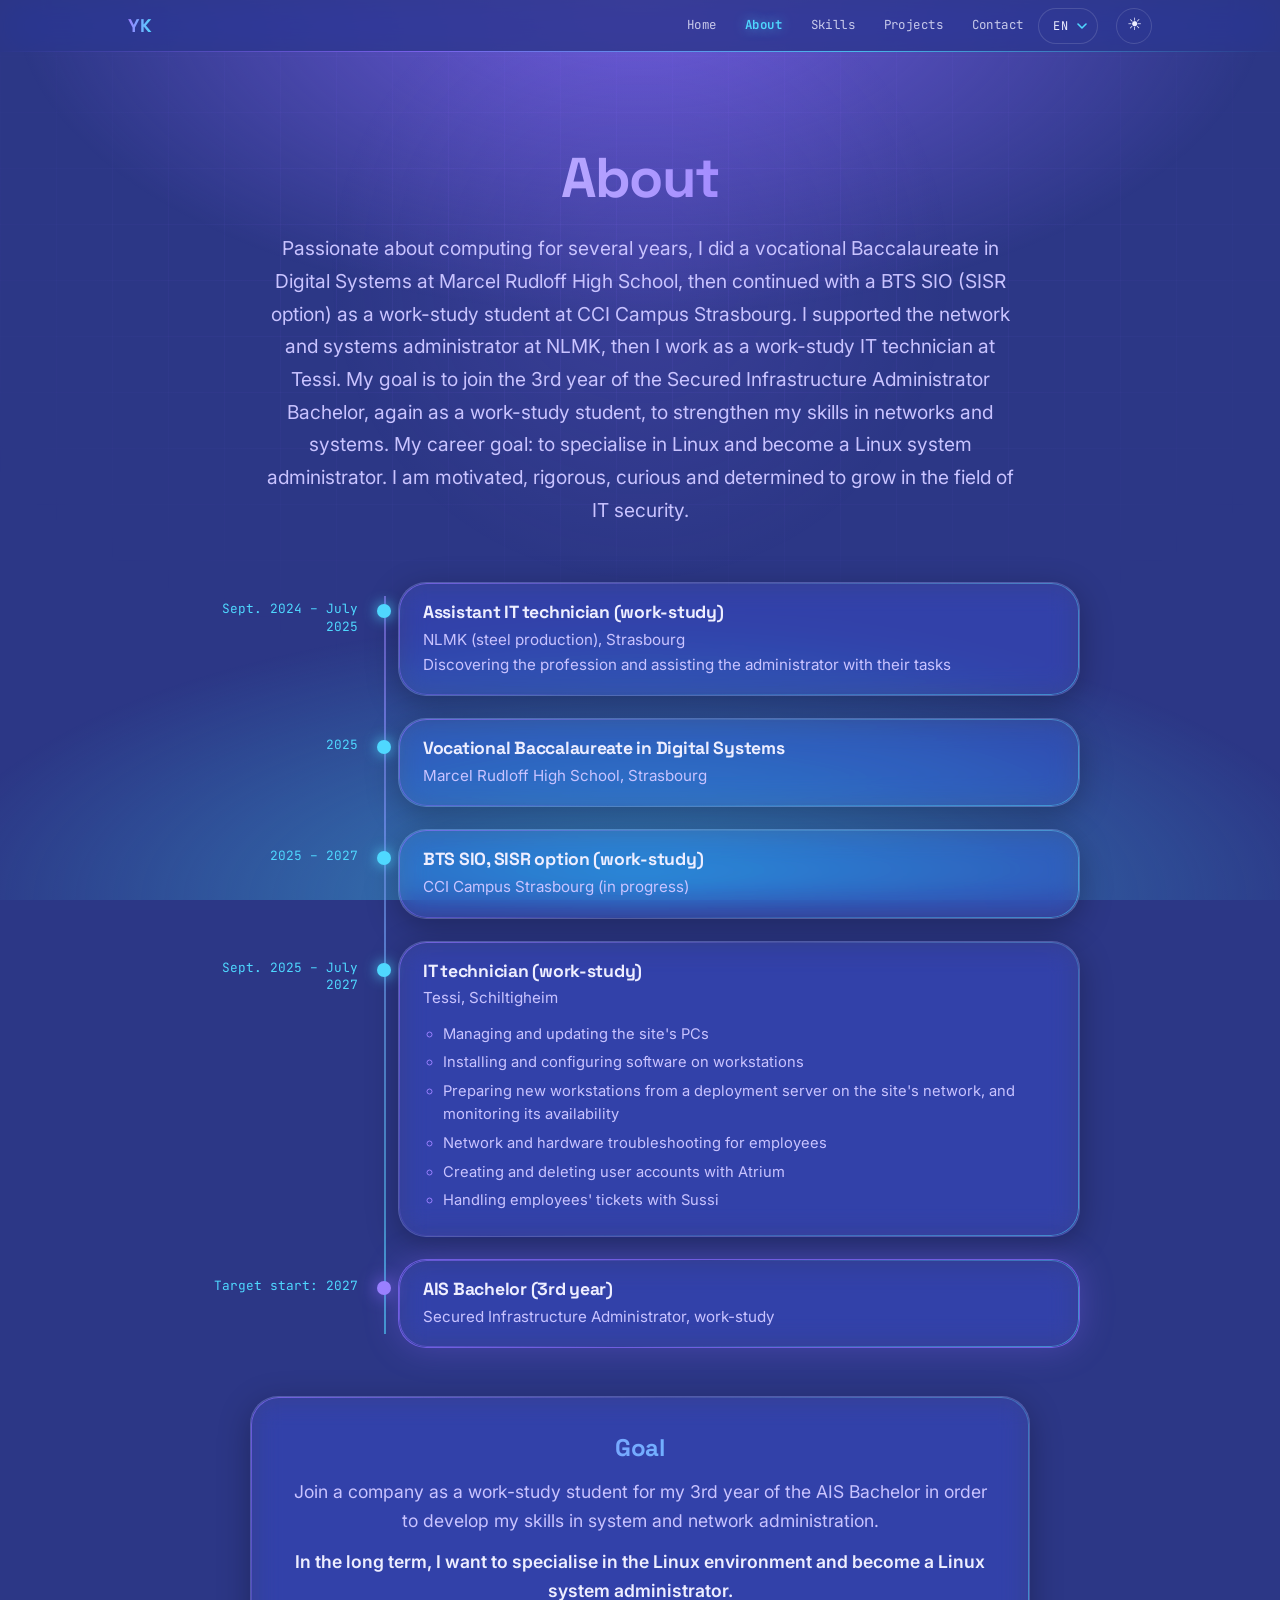
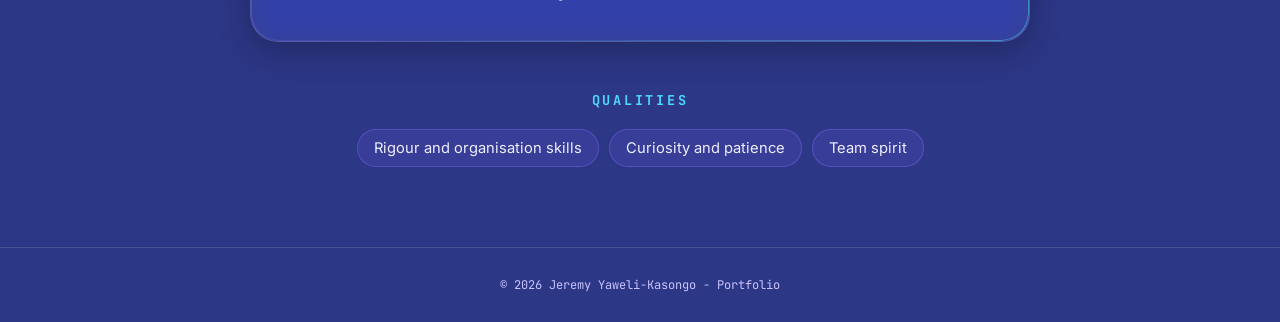
==== commit 01e79293: "NLMK: titre Assistant technicien informatique en alternance (comme sur le CV) Co-Authored-By: Claude" ====
--- a/about.html
+++ b/about.html
@@ -10,16 +10,16 @@
     <meta property="og:title" content="À propos - Portfolio Jeremy Yaweli-Kasongo">
     <meta property="og:description" content="Parcours, formation et objectifs de Jeremy Yaweli-Kasongo, étudiant en BTS SIO à la CCI Campus Strasbourg.">
     <meta property="og:url" content="https://yaweli-kasongo.github.io/portfolio/about.html">
-    <meta property="og:image" content="https://yaweli-kasongo.github.io/portfolio/jeremy.jpg">
+    <meta property="og:image" content="https://yaweli-kasongo.github.io/portfolio/jeremy-photo.jpg">
     <meta name="twitter:card" content="summary">
     <link rel="icon" href="data:image/svg+xml,%3Csvg xmlns=%27http://www.w3.org/2000/svg%27 viewBox=%270 0 64 64%27%3E%3Crect width=%2764%27 height=%2764%27 rx=%2714%27 fill=%27%23161b45%27/%3E%3Ctext x=%2732%27 y=%2743%27 font-family=%27monospace%27 font-size=%2730%27 font-weight=%27bold%27 text-anchor=%27middle%27 fill=%27%239a80ff%27%3EYK%3C/text%3E%3C/svg%3E">
     <title>À propos - Portfolio Jeremy Yaweli-Kasongo</title>
         <link rel="preconnect" href="https://fonts.googleapis.com">
     <link rel="preconnect" href="https://fonts.gstatic.com" crossorigin>
-    <link href="https://fonts.googleapis.com/css2?family=Inter:wght@400;600;700&family=Space+Grotesk:wght@500;600;700&family=JetBrains+Mono:wght@400;500&family=Noto+Sans+Arabic:wght@400;600;700&display=swap" rel="stylesheet">
-    <link rel="stylesheet" href="style.css?v=13">
-    <script src="i18n.js?v=12"></script>
-    <script src="script.js?v=13"></script>
+    <link href="https://fonts.googleapis.com/css2?family=Inter:wght@400;600;700&family=Space+Grotesk:wght@500;600;700&family=JetBrains+Mono:wght@400;500&display=swap" rel="stylesheet">
+    <link rel="stylesheet" href="style.css?v=16">
+    <script src="i18n.js?v=17"></script>
+    <script src="script.js?v=16"></script>
 </head>
 <body>
 
@@ -36,7 +36,6 @@
         <option value="pt">PT</option>
         <option value="el">EL</option>
         <option value="ru">RU</option>
-        <option value="ar">AR</option>
     </select>
     <button type="button" id="theme-btn" class="theme-btn" aria-label="Changer de thème"></button>
     <input type="checkbox" id="menu-toggle" class="menu-toggle" aria-label="Ouvrir le menu">
@@ -69,7 +68,7 @@
             <span class="tl-date">Sept. 2024 – juil. 2025</span>
             <span class="tl-dot"></span>
             <div class="card tl-body">
-                <h3>Alternance en soutien à l’administrateur réseau et systèmes</h3>
+                <h3>Assistant technicien informatique en alternance</h3>
                 <p>NLMK (production d’acier), Strasbourg</p>
                 <p>Découverte du métier et accompagnement de l’administrateur dans ses tâches</p>
             </div>
--- a/style.css
+++ b/style.css
@@ -1274,75 +1274,14 @@
         margin: 0;
     }
 }
-/* =====================================================================
-   LANGUES : police arabe et affichage de droite a gauche (RTL)
-   ===================================================================== */
-
-:root[lang="ar"] {
-    --font: "Noto Sans Arabic", "Segoe UI", Tahoma, sans-serif;
-    --font-head: "Noto Sans Arabic", "Segoe UI", Tahoma, sans-serif;
-    --font-mono: "Noto Sans Arabic", "Segoe UI", Tahoma, sans-serif;
-}
-
-/* L'espacement entre lettres casse la liaison des lettres arabes */
-:root[lang="ar"] * {
-    letter-spacing: 0 !important;
-}
-
-:root[dir="rtl"] .logo { margin-right: 0; margin-left: auto; }
-:root[dir="rtl"] .theme-btn,
-:root[dir="rtl"] .lang-select { margin-left: 0; margin-right: 14px; }
-
-:root[dir="rtl"] .lang-select {
-    padding: 0 14px 0 28px;
-    background-position: left 10px center;
-}
-
-:root[dir="rtl"] .card,
-:root[dir="rtl"] .case,
-:root[dir="rtl"] .skill-block,
-:root[dir="rtl"] .timeline,
-:root[dir="rtl"] .contact-card .contact-list {
-    text-align: right;
-}
-
-:root[dir="rtl"] .card ul,
-:root[dir="rtl"] .case-points {
-    padding-left: 0;
-    padding-right: 22px;
-}
+
+
+
+
 
 /* Frise : la ligne et les dates passent a droite */
-:root[dir="rtl"] .timeline::before {
-    left: auto;
-    right: calc(170px + 14px);
-}
-
-:root[dir="rtl"] .tl-date {
-    padding: 18px 0 0 12px;
-    text-align: left;
-}
-
-@media (max-width: 700px) {
-    :root[dir="rtl"] .timeline::before {
-        right: 11px;
-        left: auto;
-    }
-
-    :root[dir="rtl"] .tl-date {
-        padding: 0 0 6px;
-        text-align: right;
-    }
-
-    :root[dir="rtl"] .theme-btn,
-    :root[dir="rtl"] .lang-select {
-        margin: 0;
-    }
-
-    :root[dir="rtl"] .theme-btn { right: auto; left: 60px; }
-    :root[dir="rtl"] .lang-select { right: auto; left: 108px; }
-    :root[dir="rtl"] .menu-toggle { right: auto; left: 12px; }
-}
+
+
 /* ---- Correctif : le degrade du nom doit couvrir tout le texte (grand ecran) ---- */
 .name {
     display: inline-block;
@@ -1368,7 +1307,153 @@
     margin-bottom: 6px;
 }
 
-:root[dir="rtl"] .timeline .card ul.tl-points {
-    padding-left: 0;
-    padding-right: 20px;
+/* =====================================================================
+   COMPETENCES : blocs cliquables + fenetre avec fond assombri
+   ===================================================================== */
+
+.skill-block {
+    cursor: pointer;
+    min-height: 150px;
+    justify-content: space-between;
+}
+
+.skill-block:focus-visible {
+    outline: 3px solid rgba(var(--accent-rgb), 0.8);
+    outline-offset: 3px;
+}
+
+/* les pastilles sont lues dans le bloc mais affichees dans la fenetre */
+.skill-block .pills {
+    display: none;
+}
+
+.skill-block h3 {
+    margin-bottom: 18px;
+}
+
+.skill-block .hint {
+    display: inline-flex;
+    align-items: center;
+    gap: 6px;
+    font-family: var(--font-mono);
+    font-size: 0.78rem;
+    color: var(--cyan);
+}
+
+.skill-block .hint::after {
+    content: "\2192";
+    transition: transform 0.25s;
+}
+
+.skill-block:hover .hint::after {
+    transform: translateX(4px);
+}
+
+
+
+.skill-dialog {
+    position: relative;
+    width: min(640px, calc(100% - 32px));
+    max-height: calc(100vh - 48px);
+    margin: auto;
+    padding: 40px 36px 36px;
+    border: 1px solid rgba(var(--accent-rgb), 0.6);
+    border-radius: var(--radius);
+    background: var(--surface);
+    color: var(--text);
+    text-align: left;
+    overflow: auto;
+    box-shadow: 0 0 60px rgba(var(--accent-rgb), 0.45), 0 30px 80px rgba(0, 0, 0, 0.55);
+}
+
+.skill-dialog[open] {
+    animation: dialogIn 0.28s ease;
+}
+
+.skill-dialog::backdrop {
+    background: rgba(2, 4, 24, 0.82);
+    -webkit-backdrop-filter: blur(6px);
+    backdrop-filter: blur(6px);
+    animation: backdropIn 0.28s ease;
+}
+
+.skill-dialog .num {
+    display: block;
+    margin-bottom: 6px;
+    font-family: var(--font-mono);
+    font-size: 0.8rem;
+    letter-spacing: 0.2em;
+    color: var(--cyan);
+}
+
+.skill-dialog h3 {
+    margin: 0 0 22px;
+    font-size: 1.7rem;
+    background: linear-gradient(90deg, var(--text), var(--accent) 70%, var(--cyan));
+    -webkit-background-clip: text;
+    background-clip: text;
+    color: transparent;
+}
+
+.skill-dialog .pills {
+    display: flex;
+    justify-content: flex-start;
+    gap: 12px;
+}
+
+.skill-dialog .pill {
+    padding: 11px 18px;
+    font-size: 1rem;
+}
+
+.dlg-close {
+    position: absolute;
+    top: 14px;
+    right: 16px;
+    width: 38px;
+    height: 38px;
+    border: 1px solid var(--line);
+    border-radius: 50%;
+    background: transparent;
+    color: var(--text);
+    font-size: 1.5rem;
+    line-height: 1;
+    cursor: pointer;
+    transition: background 0.2s, border-color 0.2s;
+}
+
+.dlg-close:hover {
+    background: rgba(var(--accent-rgb), 0.2);
+    border-color: var(--accent);
+}
+
+.dlg-close:focus-visible {
+    outline: 3px solid rgba(var(--accent-rgb), 0.8);
+    outline-offset: 2px;
+}
+
+
+
+body:has(dialog[open]) {
+    overflow: hidden;
+}
+
+@keyframes dialogIn {
+    from { opacity: 0; transform: translateY(16px) scale(0.97); }
+    to   { opacity: 1; transform: none; }
+}
+
+@keyframes backdropIn {
+    from { opacity: 0; }
+    to   { opacity: 1; }
+}
+
+@media (max-width: 700px) {
+    .skill-dialog {
+        padding: 34px 22px 28px;
+    }
+
+    .skill-dialog h3 {
+        font-size: 1.4rem;
+    }
 }
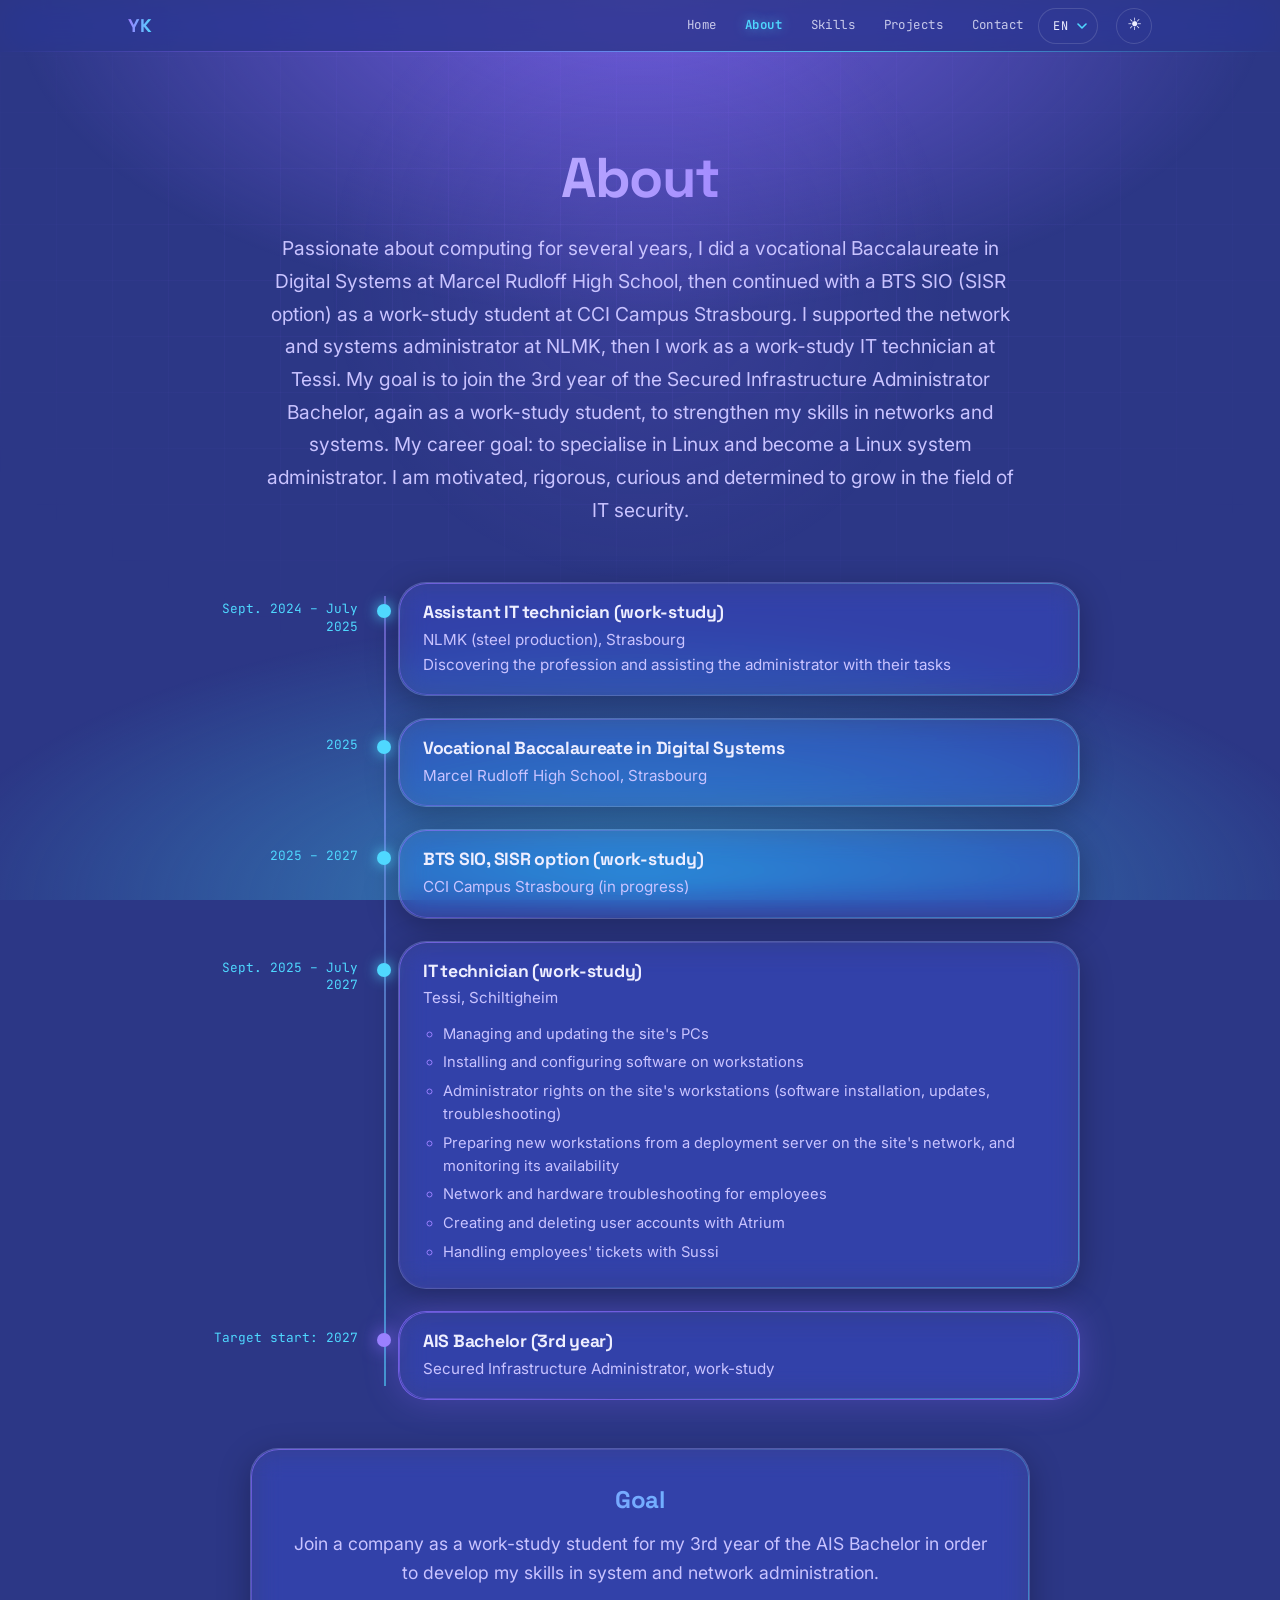
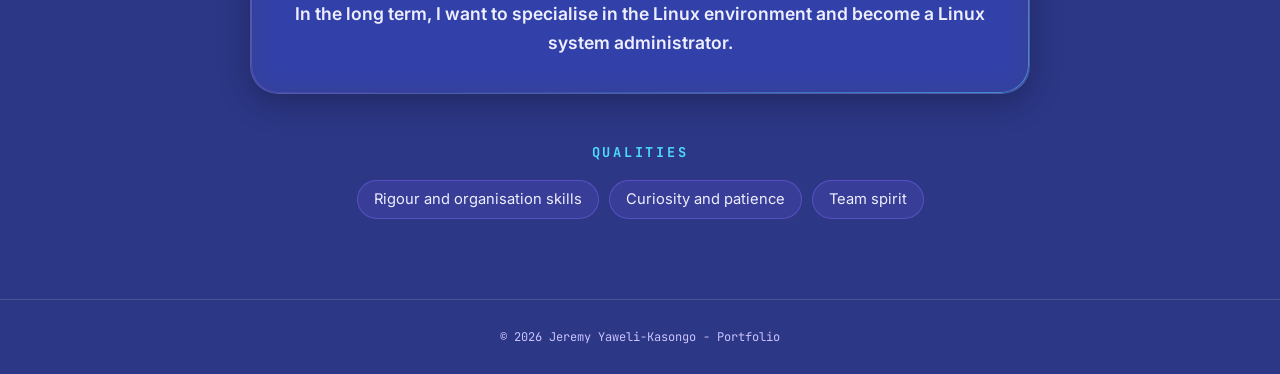
==== commit 034be501: "Tessi: droits d'administration sur les postes de travail Co-Authored-By: Claude Sonnet 5.5 <noreply@" ====
--- a/about.html
+++ b/about.html
@@ -18,7 +18,7 @@
     <link rel="preconnect" href="https://fonts.gstatic.com" crossorigin>
     <link href="https://fonts.googleapis.com/css2?family=Inter:wght@400;600;700&family=Space+Grotesk:wght@500;600;700&family=JetBrains+Mono:wght@400;500&display=swap" rel="stylesheet">
     <link rel="stylesheet" href="style.css?v=16">
-    <script src="i18n.js?v=17"></script>
+    <script src="i18n.js?v=18"></script>
     <script src="script.js?v=16"></script>
 </head>
 <body>
@@ -98,6 +98,7 @@
                 <ul class="tl-points">
                     <li>Gestion et mises à jour des PC du site</li>
                     <li>Installation et paramétrage de logiciels sur les postes</li>
+                    <li>Droits d’administration sur les postes de travail du site (installation de logiciels, mises à jour, dépannage)</li>
                     <li>Préparation de nouveaux postes depuis un serveur de déploiement du réseau du site, et suivi de sa disponibilité</li>
                     <li>Dépannage réseau et matériel pour les collaborateurs</li>
                     <li>Création et suppression de comptes utilisateurs avec Atrium</li>
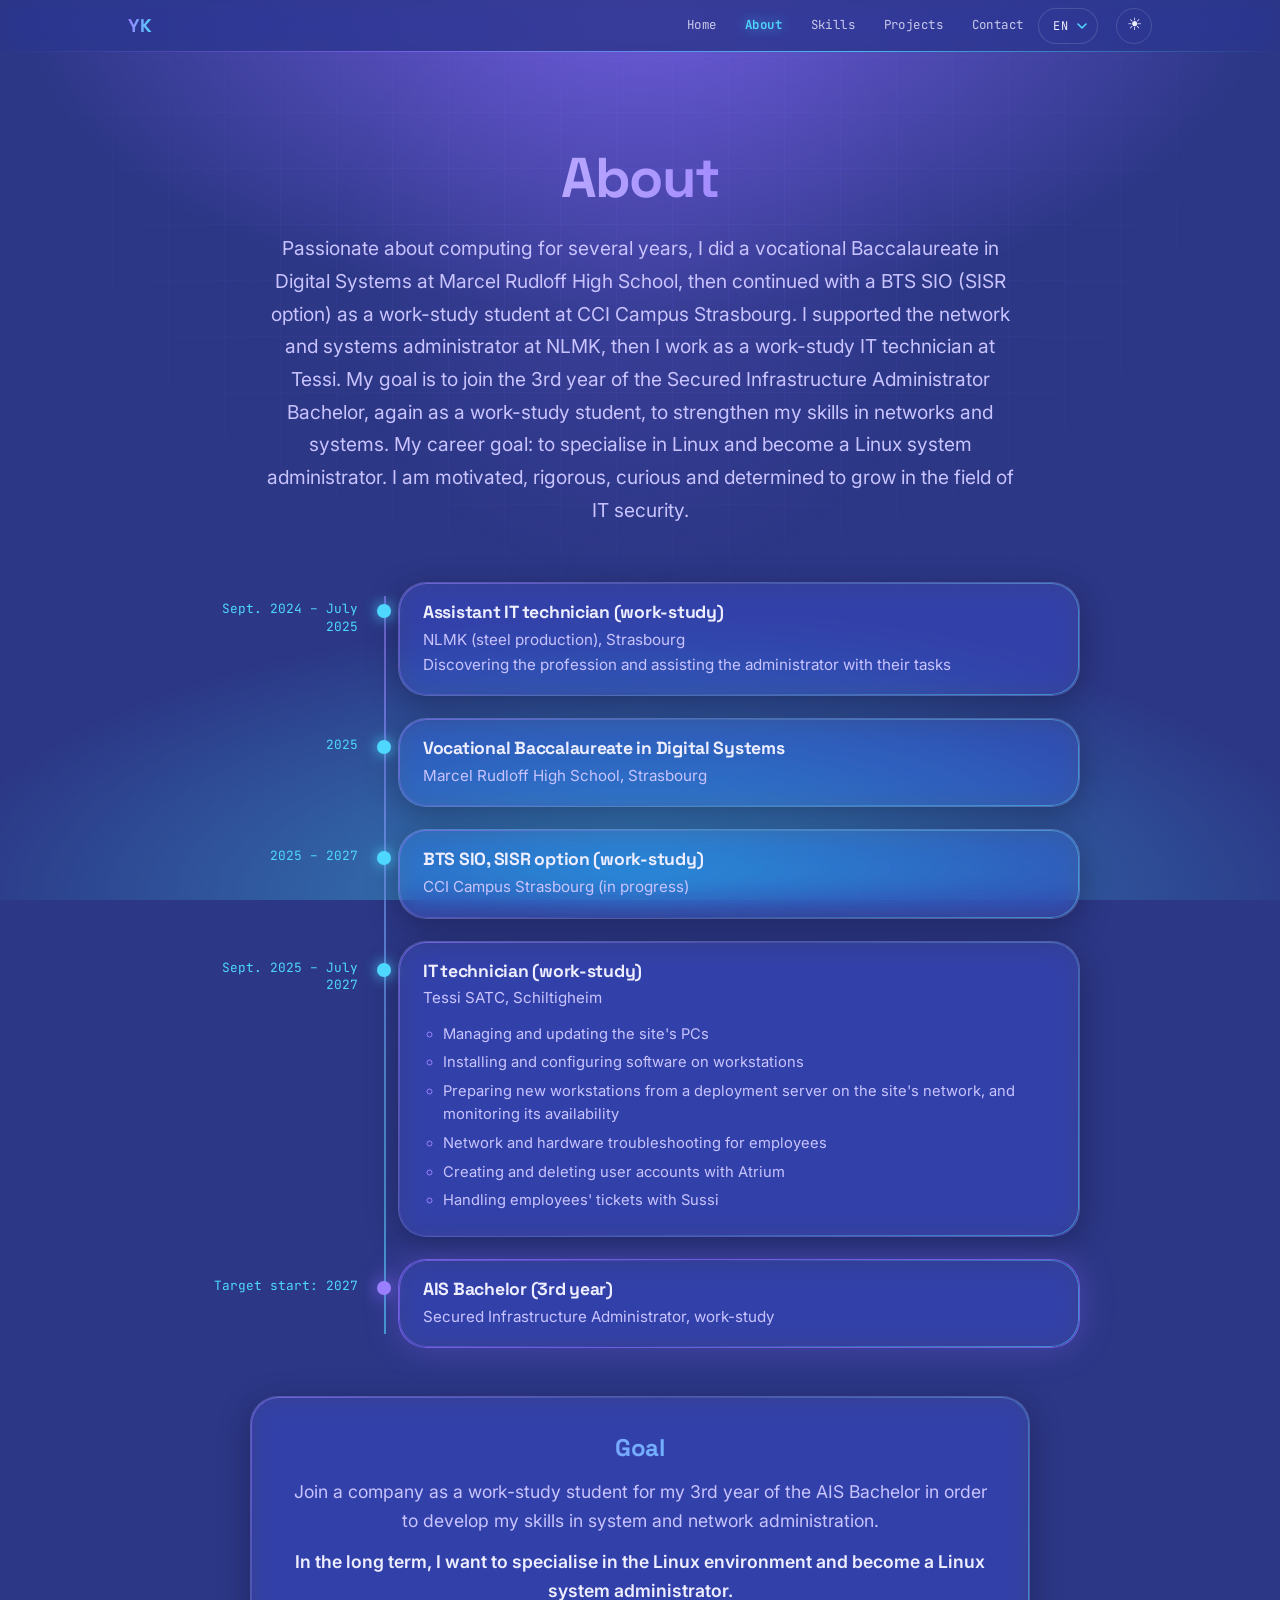
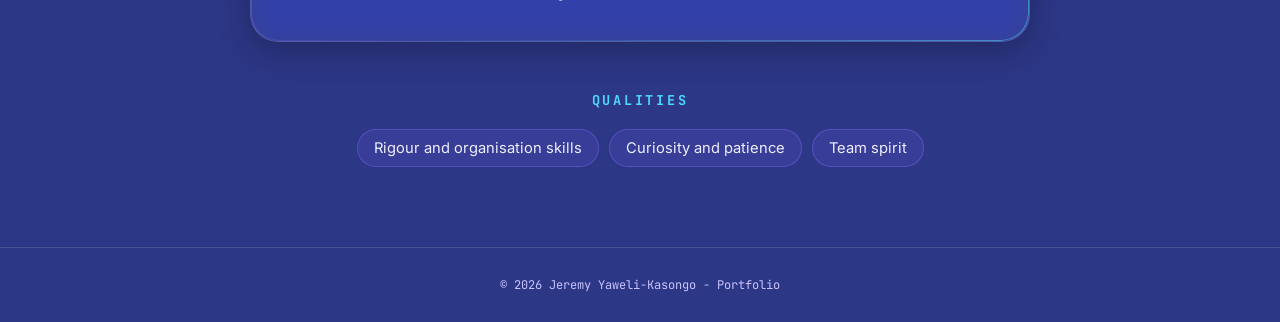
==== commit fe310229: "Tessi SATC; retrait de la ligne droits d'administration; CV public aligne Co-Authored-By: Claude Son" ====
--- a/about.html
+++ b/about.html
@@ -18,7 +18,7 @@
     <link rel="preconnect" href="https://fonts.gstatic.com" crossorigin>
     <link href="https://fonts.googleapis.com/css2?family=Inter:wght@400;600;700&family=Space+Grotesk:wght@500;600;700&family=JetBrains+Mono:wght@400;500&display=swap" rel="stylesheet">
     <link rel="stylesheet" href="style.css?v=16">
-    <script src="i18n.js?v=18"></script>
+    <script src="i18n.js?v=19"></script>
     <script src="script.js?v=16"></script>
 </head>
 <body>
@@ -94,11 +94,10 @@
             <span class="tl-dot"></span>
             <div class="card tl-body">
                 <h3>Technicien informatique en alternance</h3>
-                <p>Tessi, Schiltigheim</p>
+                <p>Tessi SATC, Schiltigheim</p>
                 <ul class="tl-points">
                     <li>Gestion et mises à jour des PC du site</li>
                     <li>Installation et paramétrage de logiciels sur les postes</li>
-                    <li>Droits d’administration sur les postes de travail du site (installation de logiciels, mises à jour, dépannage)</li>
                     <li>Préparation de nouveaux postes depuis un serveur de déploiement du réseau du site, et suivi de sa disponibilité</li>
                     <li>Dépannage réseau et matériel pour les collaborateurs</li>
                     <li>Création et suppression de comptes utilisateurs avec Atrium</li>
